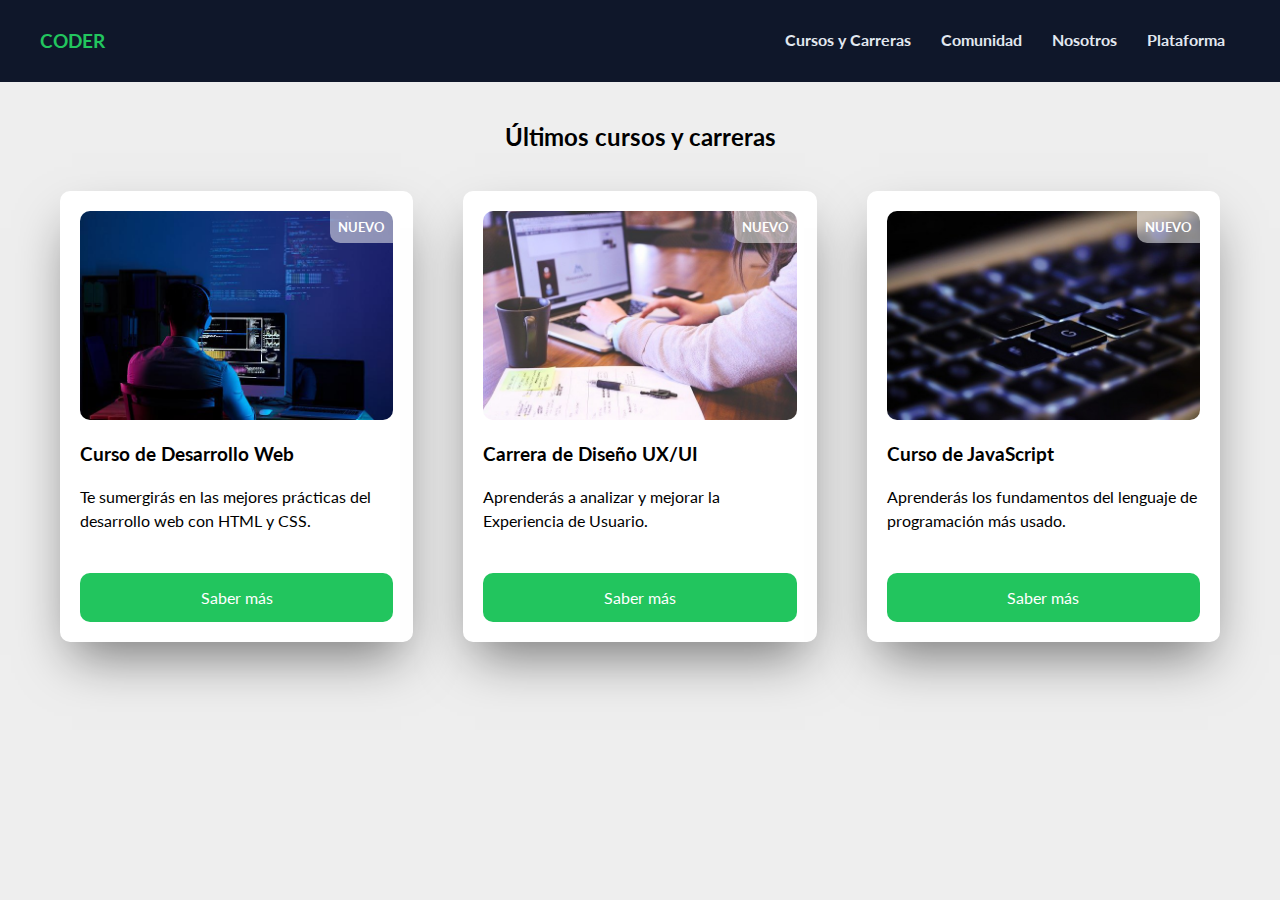
==== index.html @ 4c86f5b6 "proyecto inicial base" ====
<!DOCTYPE html>
<html lang="en">
  <head>
    <meta charset="UTF-8" />
    <meta http-equiv="X-UA-Compatible" content="IE=edge" /> 
    <meta name="viewport" content="width=device-width, initial-scale=1.0" />
    <title>Coder Clone</title>
    <link rel="stylesheet" href="./style.css" />
    <link rel="preconnect" href="https://fonts.googleapis.com" />
    <link rel="preconnect" href="https://fonts.gstatic.com" crossorigin />
    <link href="https://fonts.googleapis.com/css2?family=Lato:wght@400;700&display=swap" rel="stylesheet" />
  </head>
  <body>
    <header class="header">
      <div class="header__content container">
        <h3>
          <a href="./index.html" class="content__title">CODER</a>
        </h3>
        <nav>
          <ul class="content__navbar">
            <li><a href="">Cursos y Carreras</a></li>
            <li><a href="">Comunidad</a></li>
            <li><a href="">Nosotros</a></li>
            <li><a href="">Plataforma</a></li>
          </ul>
        </nav>
      </div>
    </header>

    <main>
      <section class="courses container">
        <h2 class="courses__title">Últimos cursos y carreras</h2>
        <div class="courses__grid">
          <article class="card">
            <div class="card__header">
              <small class="card__header--strong">Nuevo</small>
              <img src="./assets/images/web.jpg" alt="Curso de Desarrollo Web" />
            </div>
            <h3 class="card__title">Curso de Desarrollo Web</h3>
            <p class="card__description">
              Te sumergirás en las mejores prácticas del desarrollo web con HTML y CSS.
            </p>
            <a class="card__link" href="">Saber más</a>
          </article>

          <article class="card">
            <div class="card__header">
              <small class="card__header--strong">Nuevo</small>
              <img src="./assets/images/uxiu.jpg" alt="Carrera de Diseño UX/UI" />
            </div>
            <h3 class="card__title">Carrera de Diseño UX/UI</h3>
            <p class="card__description">
              Aprenderás a analizar y mejorar la Experiencia de Usuario.
            </p>
            <a class="card__link" href="">Saber más</a>
          </article>

          <article class="card">
            <div class="card__header">
              <small class="card__header--strong">Nuevo</small>
              <img src="./assets/images/js.jpg" alt="Curso de JavaScript" />
            </div>
            <h3 class="card__title">Curso de JavaScript</h3>
            <p class="card__description">
              Aprenderás los fundamentos del lenguaje de programación más usado.
            </p>
            <a class="card__link" href="">Saber más</a>
          </article>
        </div>
      </section>
    </main>

    <footer></footer>
  </body>
</html>
---- style.css ----
* {
  margin: 0;
  padding: 0;
  box-sizing: border-box;
}

body {
  font-family: 'Lato', sans-serif;
  background-color: #eee;
}

a {
  text-decoration: none;
}

p {
  line-height: 1.5;
}

ul {
  list-style-type: none;
}

.container {
  max-width: 1200px;
  /* top, bottom - left, right  */
  margin: 0 auto;
}

.header {
  background-color: #0f172a;
  color: #e2e8f0;
  padding: 30px 20px;
}

.header__content {
  display: flex;
  justify-content: space-between;
}

.content__title {
  color: #22c55e;
}

.content__navbar {
  display: flex;
}

.content__navbar li {
  margin: 0 15px;
}

.content__navbar li a {
  color: #e2e8f0;
  font-weight: bold;
}

/* TARJETA */
.card {
  background-color: #fff;
  padding: 20px;
  border-radius: 10px;
  box-shadow: 0 25px 50px -12px rgba(0, 0, 0, 0.5);
}

.card__header {
  position: relative;
}

.card__header img {
  width: 100%;
  border-radius: 10px;
  margin-bottom: 20px;
}

.card__header small {
  background-color: rgba(255, 255, 255, 0.5);
  color: #fff;
  padding: 8px;
  position: absolute;
  right: 0;
  border-bottom-left-radius: 10px;
}

.card__title {
  margin-bottom: 20px;
}

.card__description {
  margin-bottom: 40px;
}

.card__link {
  background-color: #22c55e;
  color: #fff;
  width: 100%;
  display: inline-block;
  border-radius: 10px;
  padding: 15px;
  text-align: center;
}

.card__header--strong {
  text-transform: uppercase;
  font-weight: bold;
}

/* CURSOS */
.courses {
  margin-top: 40px;
  padding: 0 20px;
}

.courses__title {
  margin-bottom: 40px;
  text-align: center;
}

.courses__grid {
  display: grid;
  grid-template-columns: repeat(3, 1fr);
  gap: 50px;
  /* row-gap: espaciar verticalmente */
  /* column-gap: horizontalmente */
}

/* MOBILE LAST */
@media (max-width: 992px) {
  .courses__grid {
    grid-template-columns: repeat(2, 1fr);
  }
}

@media (max-width: 576px) {
  .courses__grid {
    grid-template-columns: 1fr;
  }

  .content__navbar {
    display: none;
  }
}
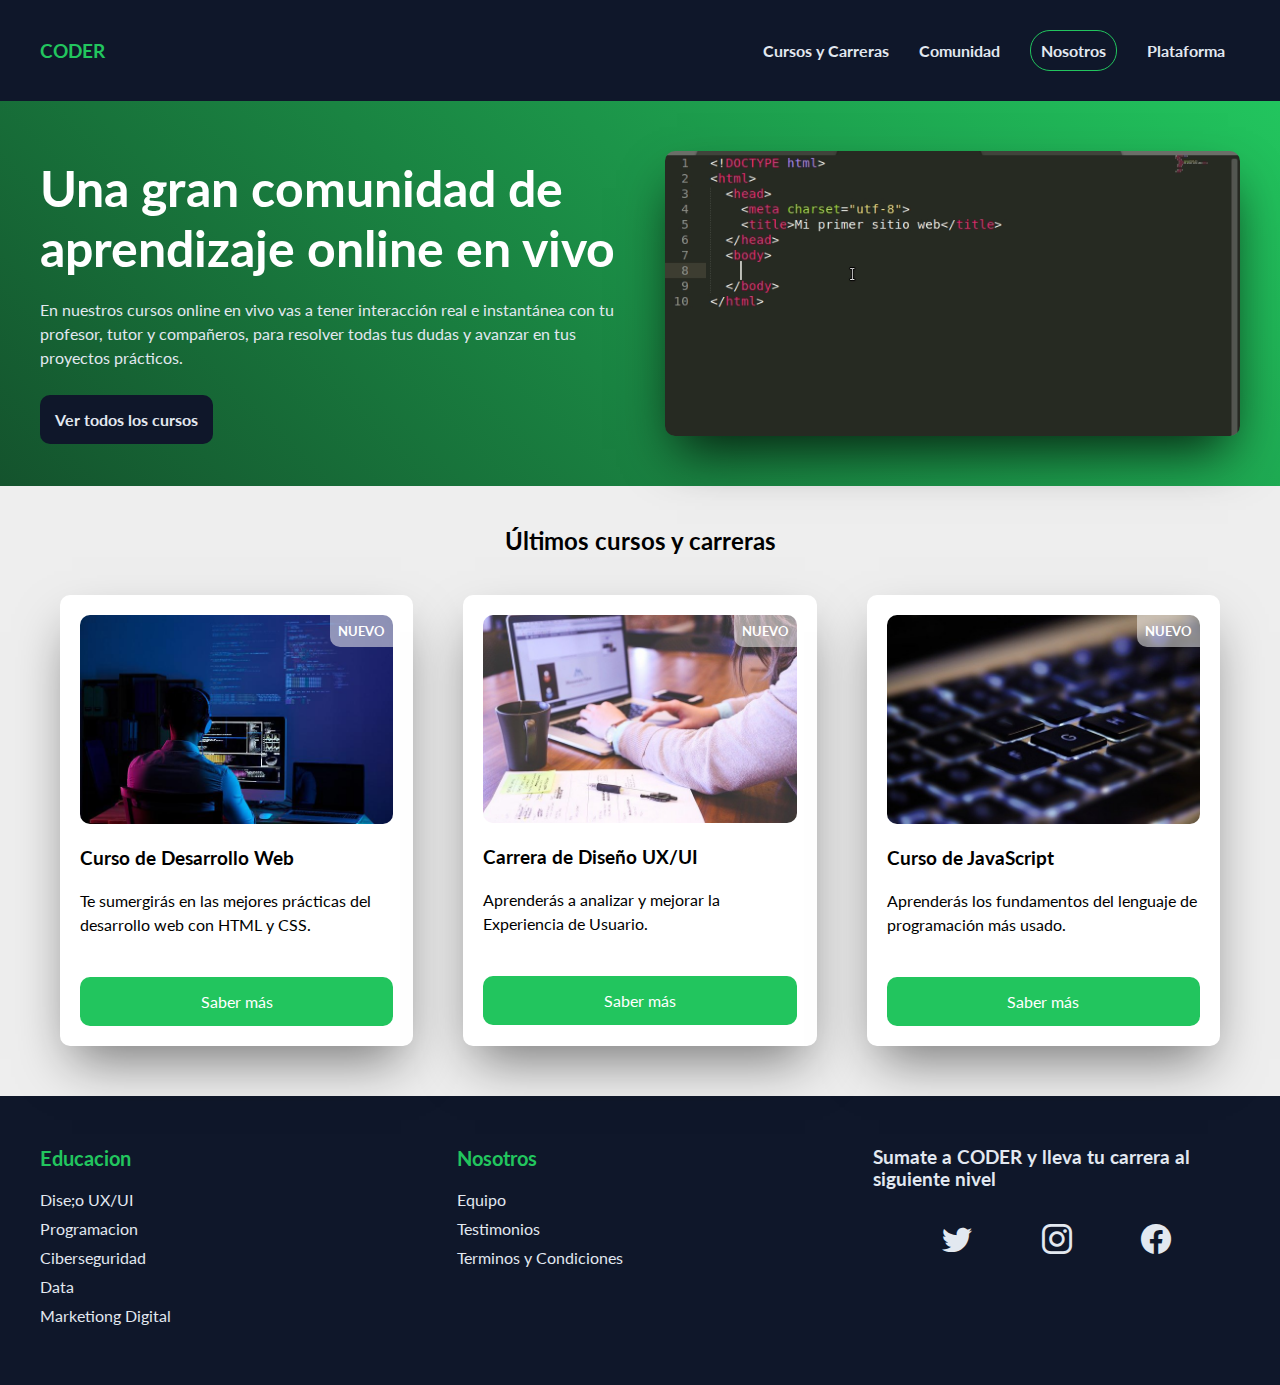
==== commit f501054f: "agregando grids y animacion" ====
--- a/index.html
+++ b/index.html
@@ -9,6 +9,8 @@
     <link rel="preconnect" href="https://fonts.googleapis.com" />
     <link rel="preconnect" href="https://fonts.gstatic.com" crossorigin />
     <link href="https://fonts.googleapis.com/css2?family=Lato:wght@400;700&display=swap" rel="stylesheet" />
+    <link rel="stylesheet" href="https://cdn.jsdelivr.net/npm/bootstrap-icons@1.8.3/font/bootstrap-icons.css">
+    <!-- iconos de boostrap -->
   </head>
   <body>
     <header class="header">
@@ -28,6 +30,19 @@
     </header>
 
     <main>
+      <section class="hero">
+        <div class="hero__grid container">
+          <div class="hero__grid-content">
+            <h1>Una gran comunidad de aprendizaje online en vivo</h1>
+            <p>En nuestros cursos online en vivo vas a tener interacción real e
+              instantánea con tu profesor, tutor y compañeros, para resolver
+              todas tus dudas y avanzar en tus proyectos prácticos.</p>
+              <a href="">Ver todos los cursos</a>
+          </div>
+          <video class="hero__grid-video" src="./assets/video/coder.mp4" autoplay muted loop></video>
+        </div>
+      </section>
+
       <section class="courses container">
         <h2 class="courses__title">Últimos cursos y carreras</h2>
         <div class="courses__grid">
@@ -70,6 +85,36 @@
       </section>
     </main>
 
-    <footer></footer>
+    <footer class="footer ">
+      <div  class="footer__grid container">
+        <div>
+          <h4>Educacion</h4>
+          <ul class="footer__grid-list">
+            <li><a href="">Dise;o UX/UI</a></li>
+            <li><a href="">Programacion</a></li>
+            <li><a href="">Ciberseguridad</a></li>
+            <li><a href="">Data</a></li>
+            <li><a href="">Marketiong Digital</a></li>
+          </ul>
+        </div>
+        <div>
+          <h4>Nosotros</h4>
+          <ul class="footer__grid-list">
+            <li><a href="">Equipo</a></li>
+            <li><a href="">Testimonios</a></li>
+            <li><a href="">Terminos y Condiciones</a></li>
+          </ul>
+        </div>
+        <div class="footer__grid-list">
+          <h3>Sumate a CODER y lleva tu carrera al siguiente nivel</h3>
+          <div class="footer__rrss">
+            <a href=""><i class="bi bi-twitter"></i></a>
+            <a href=""><i class="bi bi-instagram"></i></a>
+            <a href=""><i class="bi bi-facebook"></i></a>
+          </div>
+
+        </div>
+      </div> 
+    </footer>
   </body>
 </html>--- a/style.css
+++ b/style.css
@@ -36,23 +36,99 @@
 .header__content {
   display: flex;
   justify-content: space-between;
+  align-items: center;
 }
 
 .content__title {
   color: #22c55e;
+}
+.content__title:hover::after {
+  /* propiedad obligatoria */
+  content: 'inicio';
+  margin-left: 8px;
+  font-size: 15px;
+  color: #e2e8f0;
 }
 
 .content__navbar {
   display: flex;
+  align-items: center;
 }
 
 .content__navbar li {
   margin: 0 15px;
+  transition: transform 0.3s;
+  
+}
+/* first-child: aplica estilos al primer elemento hermano */
+/* nth-child */
+/* odd: impares */
+/* even:pares */
+.content__navbar li:nth-child(3) {
+  border: 1px solid #22c55e;
+  border-radius: 20px;
+  padding: 10px;
+}
+.content__navbar li:active {
+  transform: scale(0.9);
 }
 
 .content__navbar li a {
   color: #e2e8f0;
   font-weight: bold;
+}
+.content__navbar li a:hover {
+  color: #22c55e;
+  transition: color 0.3s;
+  font-weight: bold;
+}
+
+/* HERO */
+.hero {
+  background-image: linear-gradient(45deg, #14532d, #22c55e);
+  padding: 50px 20px;
+  color: #e2e8f0;
+}
+
+.hero__grid {
+  display: grid;
+  grid-template-columns: repeat(2, 1fr);
+  gap: 50px;
+  align-items: center;
+}
+
+.hero__grid-content h1 {
+  color: #fff;
+  font-size: 50px;
+  margin-bottom: 20px;
+}
+
+.hero__grid-content p {
+  margin-bottom: 40px;
+}
+
+.hero__grid-content a {
+  background-color: #0f172a;
+  color: #e2e8f0;
+  padding: 15px;
+  border-radius: 10px;
+  font-weight: bold;
+  transition: background-color 0.3s;
+}
+
+.hero__grid-content a:hover {
+  background-color: #1e293b;
+} 
+
+.hero__grid-video {
+  width: 100%;
+  border-radius: 10px;
+  box-shadow:  0 25px 50px -12px rgba(0, 0, 0, 0.8);
+  transition: transform 0.3s;
+}
+
+.hero__grid-video:hover {
+  transform: rotate(5deg);
 }
 
 /* TARJETA */
@@ -61,6 +137,11 @@
   padding: 20px;
   border-radius: 10px;
   box-shadow: 0 25px 50px -12px rgba(0, 0, 0, 0.5);
+  transition: transform 0.3s;
+}
+
+.card:hover {
+  transform: translateY(-15px);
 }
 
 .card__header {
@@ -123,6 +204,47 @@
   /* row-gap: espaciar verticalmente */
   /* column-gap: horizontalmente */
 }
+/* footer */
+.footer {
+  background-color: #0f172a;
+  color: #e2e8f0;
+  padding: 50px 20px;
+  margin-top: 50px ;
+}
+.footer__grid {
+  display: grid;
+  grid-template-columns: repeat(3, 1fr);
+  gap: 50px;
+}
+.footer__grid h4 {
+  color: #22c55e;
+  margin-bottom: 20px;
+  font-weight: bold;
+  font-size: 20px;
+}
+.footer__grid-list li {
+  margin: 10px 0px;
+}
+.footer__grid-list li a {
+  color: #e2e8f0;
+  transition: color 0.3s;
+}
+.footer__grid-list li a:hover {
+  color: #22c55e ;  
+}
+.footer__rrss {
+  margin-top: 30px;
+  display: flex;
+  justify-content: space-evenly;
+}
+.footer__rrss a {
+  color: #e2e8f0;
+  font-size: 30px;
+  transition: color 0.3s;
+}
+.footer__rrss a:hover {
+  color: #22c55e;
+}
 
 /* MOBILE LAST */
 @media (max-width: 992px) {
@@ -130,11 +252,19 @@
     grid-template-columns: repeat(2, 1fr);
   }
 }
+@media (max-width:768px){
+  .hero__grid {
+    grid-template-columns: 1fr;
+  }
+}
 
 @media (max-width: 576px) {
   .courses__grid {
     grid-template-columns: 1fr;
   }
+  .footer__grid {
+    grid-template-columns: 1fr;
+  }
 
   .content__navbar {
     display: none;
